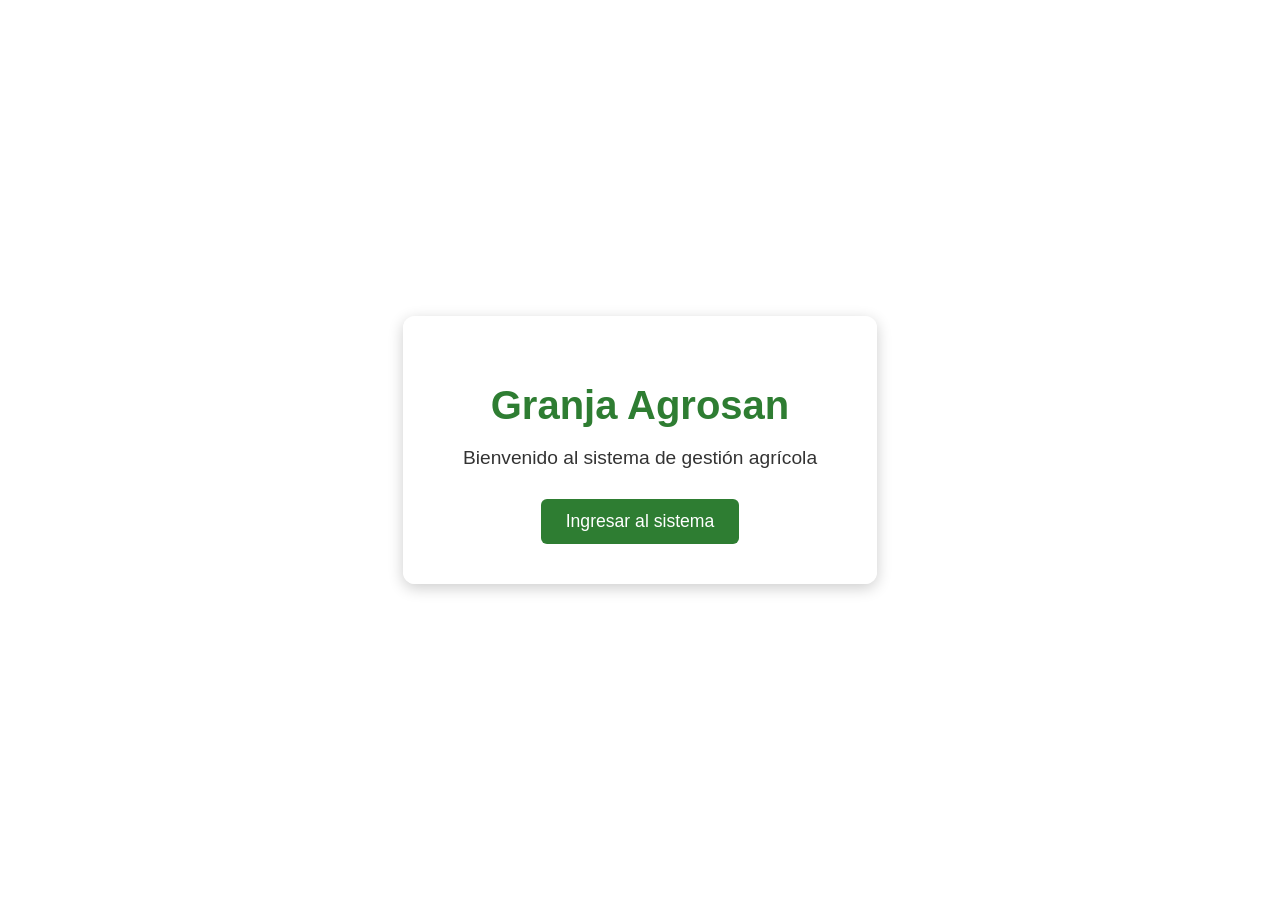
==== Frontend/inicio/index.html @ 63d91e86 "frontend" ====
<!DOCTYPE html>
<html lang="es">
<head>
  <meta charset="UTF-8" />
  <meta name="viewport" content="width=device-width, initial-scale=1.0" />
  <title>Agrosan - Inicio</title>
  <link rel="stylesheet" href="styles.css" />
</head>

<body>
  <div class="contenedor">
    <h1>Granja Agrosan</h1>
    <p>Bienvenido al sistema de gestión agrícola</p>

    <a href="../menu/menu.html" class="boton">Ingresar al sistema</a>
  </div>
</body>
</html>
---- Frontend/inicio/styles.css ----
body {
  margin: 0;
  padding: 0;
  font-family: Arial, sans-serif;
  background: url("https://images.unsplash.com/photo-1501004318641-b39e6451bec6?auto=format&fit=crop&w=1600&q=80")
              no-repeat center center/cover;
  height: 100vh;
  display: flex;
  justify-content: center;
  align-items: center;
  backdrop-filter: blur(2px);
}

.contenedor {
  background: rgba(255, 255, 255, 0.85);
  padding: 40px 60px;
  border-radius: 12px;
  text-align: center;
  box-shadow: 0 4px 15px rgba(0,0,0,0.2);
  animation: aparecer 1s ease;
}

h1 {
  font-size: 2.5rem;
  margin-bottom: 10px;
  color: #2e7d32;
  font-weight: bold;
}

p {
  font-size: 1.2rem;
  color: #333;
  margin-bottom: 30px;
}

.boton {
  display: inline-block;
  padding: 12px 25px;
  font-size: 1.1rem;
  background-color: #2e7d32;
  color: #fff;
  text-decoration: none;
  border-radius: 6px;
  transition: background 0.3s;
}

.boton:hover {
  background-color: #1b5e20;
}

@keyframes aparecer {
  from {
    opacity: 0;
    transform: scale(0.92);
  }
  to {
    opacity: 1;
    transform: scale(1);
  }
}
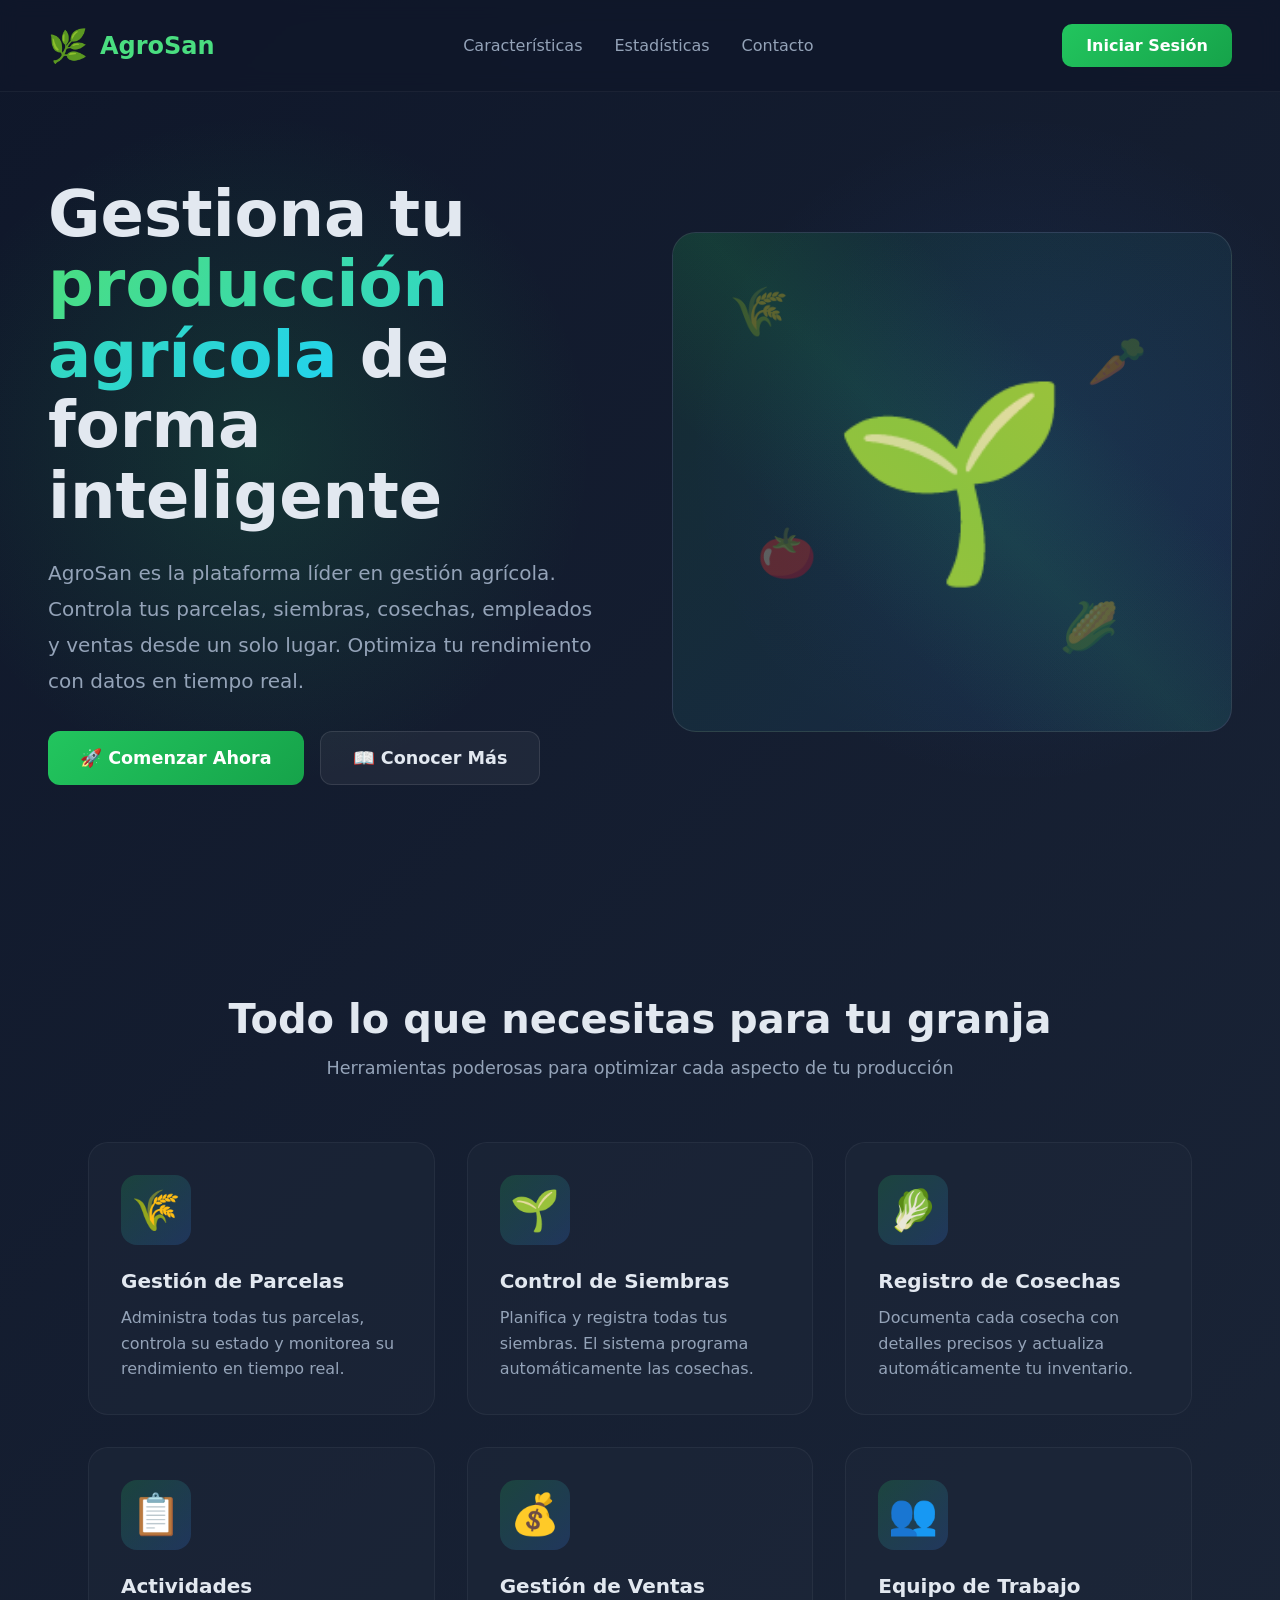
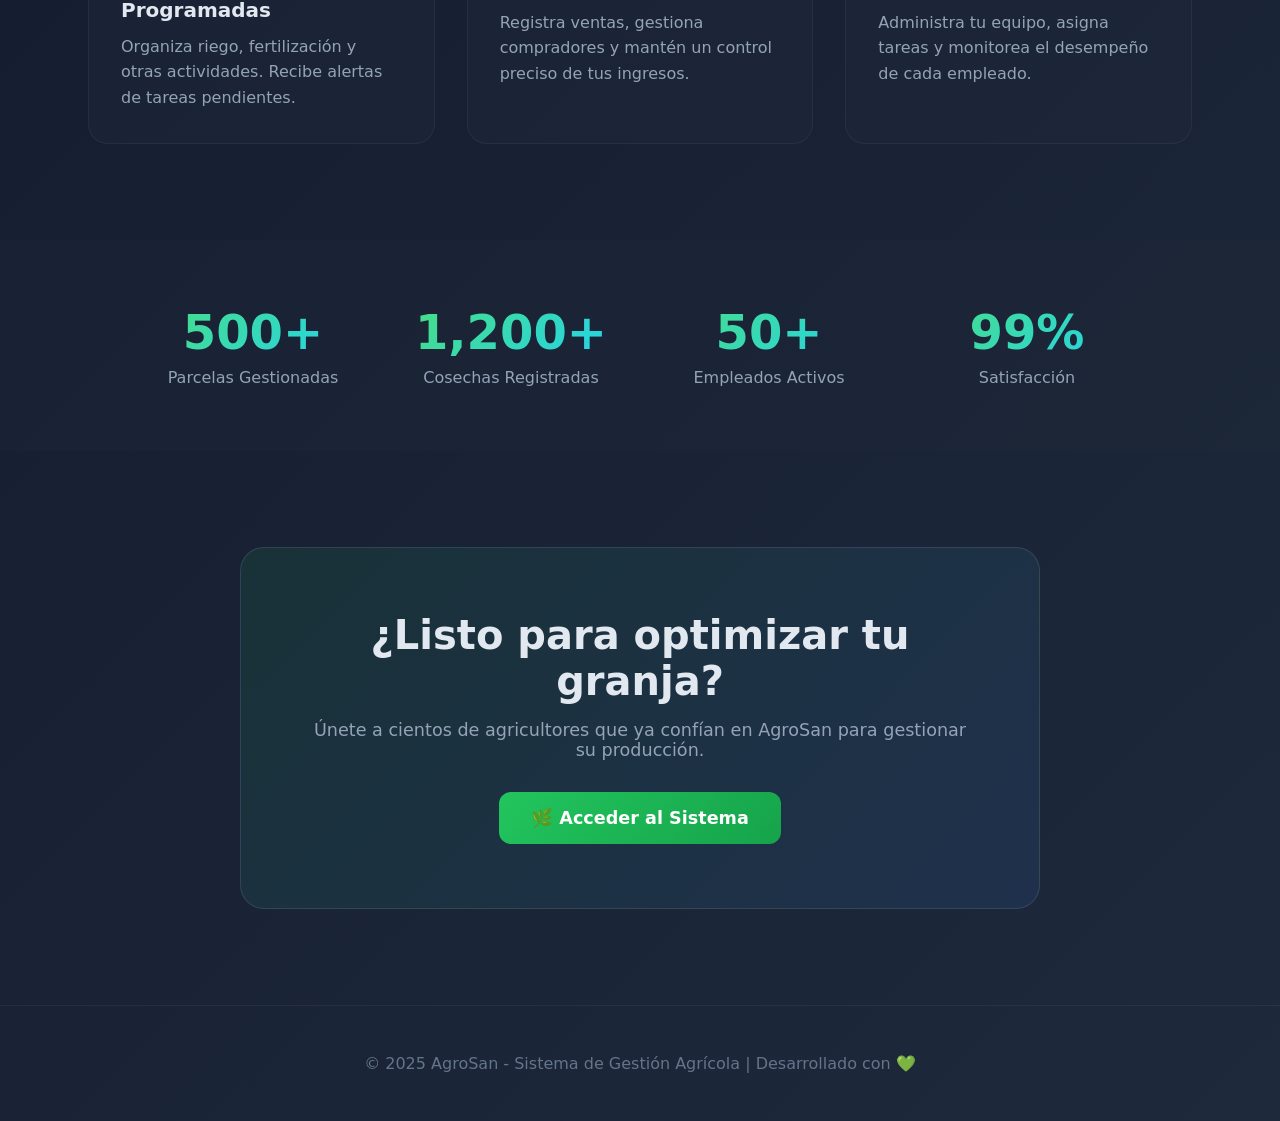
==== commit c6030d2c: "Implementación completa del sistema AgroSan: frontend moderno, backend mejorado y funcionalidades co" ====
--- a/Frontend/inicio/index.html
+++ b/Frontend/inicio/index.html
@@ -3,16 +3,512 @@
 <head>
   <meta charset="UTF-8" />
   <meta name="viewport" content="width=device-width, initial-scale=1.0" />
-  <title>Agrosan - Inicio</title>
-  <link rel="stylesheet" href="styles.css" />
+  <title>AgroSan - Sistema de Gestión Agrícola</title>
+  <style>
+    * {
+      margin: 0;
+      padding: 0;
+      box-sizing: border-box;
+    }
+    
+    body {
+      font-family: 'Segoe UI', system-ui, -apple-system, sans-serif;
+      background: linear-gradient(135deg, #0f172a 0%, #1e293b 100%);
+      min-height: 100vh;
+      color: #e2e8f0;
+      overflow-x: hidden;
+    }
+    
+    /* Header */
+    .header {
+      padding: 1.5rem 3rem;
+      display: flex;
+      justify-content: space-between;
+      align-items: center;
+      position: fixed;
+      top: 0;
+      left: 0;
+      right: 0;
+      z-index: 100;
+      background: rgba(15, 23, 42, 0.8);
+      backdrop-filter: blur(10px);
+      border-bottom: 1px solid rgba(255,255,255,0.05);
+    }
+    
+    .logo {
+      display: flex;
+      align-items: center;
+      gap: 0.75rem;
+      font-size: 1.5rem;
+      font-weight: 700;
+      color: #4ade80;
+    }
+    
+    .logo-icon {
+      font-size: 2rem;
+    }
+    
+    .nav-links {
+      display: flex;
+      gap: 2rem;
+    }
+    
+    .nav-links a {
+      color: #94a3b8;
+      text-decoration: none;
+      font-weight: 500;
+      transition: color 0.3s;
+    }
+    
+    .nav-links a:hover {
+      color: #4ade80;
+    }
+    
+    .btn-login {
+      padding: 0.75rem 1.5rem;
+      background: linear-gradient(135deg, #22c55e, #16a34a);
+      border: none;
+      border-radius: 10px;
+      color: white;
+      font-weight: 600;
+      text-decoration: none;
+      transition: all 0.3s;
+    }
+    
+    .btn-login:hover {
+      transform: translateY(-2px);
+      box-shadow: 0 10px 30px rgba(34, 197, 94, 0.3);
+    }
+    
+    /* Hero Section */
+    .hero {
+      min-height: 100vh;
+      display: flex;
+      align-items: center;
+      justify-content: center;
+      padding: 8rem 3rem 4rem;
+      position: relative;
+    }
+    
+    .hero::before {
+      content: '';
+      position: absolute;
+      top: 0;
+      left: 0;
+      right: 0;
+      bottom: 0;
+      background: 
+        radial-gradient(circle at 20% 50%, rgba(34, 197, 94, 0.15) 0%, transparent 30%),
+        radial-gradient(circle at 80% 50%, rgba(59, 130, 246, 0.1) 0%, transparent 30%);
+      pointer-events: none;
+    }
+    
+    .hero-content {
+      max-width: 1200px;
+      display: grid;
+      grid-template-columns: 1fr 1fr;
+      gap: 4rem;
+      align-items: center;
+      position: relative;
+      z-index: 1;
+    }
+    
+    .hero-text h1 {
+      font-size: 4rem;
+      font-weight: 800;
+      line-height: 1.1;
+      margin-bottom: 1.5rem;
+    }
+    
+    .hero-text h1 span {
+      background: linear-gradient(135deg, #4ade80, #22d3ee);
+      -webkit-background-clip: text;
+      -webkit-text-fill-color: transparent;
+      background-clip: text;
+    }
+    
+    .hero-text p {
+      font-size: 1.25rem;
+      color: #94a3b8;
+      line-height: 1.8;
+      margin-bottom: 2rem;
+    }
+    
+    .hero-buttons {
+      display: flex;
+      gap: 1rem;
+    }
+    
+    .btn-primary {
+      padding: 1rem 2rem;
+      background: linear-gradient(135deg, #22c55e, #16a34a);
+      border: none;
+      border-radius: 12px;
+      color: white;
+      font-size: 1.1rem;
+      font-weight: 600;
+      text-decoration: none;
+      display: inline-flex;
+      align-items: center;
+      gap: 0.5rem;
+      transition: all 0.3s;
+    }
+    
+    .btn-primary:hover {
+      transform: translateY(-3px);
+      box-shadow: 0 15px 40px rgba(34, 197, 94, 0.4);
+    }
+    
+    .btn-secondary {
+      padding: 1rem 2rem;
+      background: rgba(255,255,255,0.05);
+      border: 1px solid rgba(255,255,255,0.1);
+      border-radius: 12px;
+      color: #e2e8f0;
+      font-size: 1.1rem;
+      font-weight: 600;
+      text-decoration: none;
+      display: inline-flex;
+      align-items: center;
+      gap: 0.5rem;
+      transition: all 0.3s;
+    }
+    
+    .btn-secondary:hover {
+      background: rgba(255,255,255,0.1);
+      border-color: rgba(255,255,255,0.2);
+    }
+    
+    /* Hero Image/Illustration */
+    .hero-visual {
+      position: relative;
+    }
+    
+    .hero-image {
+      width: 100%;
+      height: 500px;
+      background: linear-gradient(135deg, rgba(34, 197, 94, 0.1), rgba(59, 130, 246, 0.1));
+      border-radius: 24px;
+      border: 1px solid rgba(255,255,255,0.1);
+      display: flex;
+      align-items: center;
+      justify-content: center;
+      position: relative;
+      overflow: hidden;
+    }
+    
+    .hero-image::before {
+      content: '';
+      position: absolute;
+      inset: 0;
+      background: 
+        linear-gradient(45deg, transparent 30%, rgba(34, 197, 94, 0.1) 50%, transparent 70%);
+      animation: shimmer 3s infinite;
+    }
+    
+    @keyframes shimmer {
+      0% { transform: translateX(-100%); }
+      100% { transform: translateX(100%); }
+    }
+    
+    .hero-emoji {
+      font-size: 12rem;
+      animation: float 4s ease-in-out infinite;
+    }
+    
+    @keyframes float {
+      0%, 100% { transform: translateY(0); }
+      50% { transform: translateY(-20px); }
+    }
+    
+    .floating-icons {
+      position: absolute;
+      inset: 0;
+    }
+    
+    .floating-icon {
+      position: absolute;
+      font-size: 3rem;
+      opacity: 0.3;
+      animation: floatIcon 8s ease-in-out infinite;
+    }
+    
+    .floating-icon:nth-child(1) { top: 10%; left: 10%; animation-delay: 0s; }
+    .floating-icon:nth-child(2) { top: 20%; right: 15%; animation-delay: 1s; }
+    .floating-icon:nth-child(3) { bottom: 30%; left: 15%; animation-delay: 2s; }
+    .floating-icon:nth-child(4) { bottom: 15%; right: 20%; animation-delay: 3s; }
+    
+    @keyframes floatIcon {
+      0%, 100% { transform: translateY(0) rotate(0deg); }
+      50% { transform: translateY(-15px) rotate(10deg); }
+    }
+    
+    /* Features Section */
+    .features {
+      padding: 6rem 3rem;
+      max-width: 1200px;
+      margin: 0 auto;
+    }
+    
+    .section-title {
+      text-align: center;
+      margin-bottom: 4rem;
+    }
+    
+    .section-title h2 {
+      font-size: 2.5rem;
+      margin-bottom: 1rem;
+    }
+    
+    .section-title p {
+      color: #94a3b8;
+      font-size: 1.1rem;
+    }
+    
+    .features-grid {
+      display: grid;
+      grid-template-columns: repeat(3, 1fr);
+      gap: 2rem;
+    }
+    
+    .feature-card {
+      background: rgba(30, 41, 59, 0.5);
+      border: 1px solid rgba(255,255,255,0.05);
+      border-radius: 20px;
+      padding: 2rem;
+      transition: all 0.3s;
+    }
+    
+    .feature-card:hover {
+      transform: translateY(-5px);
+      border-color: rgba(74, 222, 128, 0.3);
+      box-shadow: 0 20px 40px rgba(0,0,0,0.2);
+    }
+    
+    .feature-icon {
+      width: 70px;
+      height: 70px;
+      background: linear-gradient(135deg, rgba(34, 197, 94, 0.2), rgba(59, 130, 246, 0.2));
+      border-radius: 16px;
+      display: flex;
+      align-items: center;
+      justify-content: center;
+      font-size: 2.5rem;
+      margin-bottom: 1.5rem;
+    }
+    
+    .feature-card h3 {
+      font-size: 1.25rem;
+      margin-bottom: 0.75rem;
+    }
+    
+    .feature-card p {
+      color: #94a3b8;
+      line-height: 1.6;
+    }
+    
+    /* Stats Section */
+    .stats {
+      padding: 4rem 3rem;
+      background: rgba(30, 41, 59, 0.3);
+    }
+    
+    .stats-grid {
+      max-width: 1000px;
+      margin: 0 auto;
+      display: grid;
+      grid-template-columns: repeat(4, 1fr);
+      gap: 2rem;
+    }
+    
+    .stat-item {
+      text-align: center;
+    }
+    
+    .stat-value {
+      font-size: 3rem;
+      font-weight: 800;
+      background: linear-gradient(135deg, #4ade80, #22d3ee);
+      -webkit-background-clip: text;
+      -webkit-text-fill-color: transparent;
+      background-clip: text;
+    }
+    
+    .stat-label {
+      color: #94a3b8;
+      margin-top: 0.5rem;
+    }
+    
+    /* CTA Section */
+    .cta {
+      padding: 6rem 3rem;
+      text-align: center;
+    }
+    
+    .cta-box {
+      max-width: 800px;
+      margin: 0 auto;
+      background: linear-gradient(135deg, rgba(34, 197, 94, 0.1), rgba(59, 130, 246, 0.1));
+      border: 1px solid rgba(255,255,255,0.1);
+      border-radius: 24px;
+      padding: 4rem;
+    }
+    
+    .cta h2 {
+      font-size: 2.5rem;
+      margin-bottom: 1rem;
+    }
+    
+    .cta p {
+      color: #94a3b8;
+      font-size: 1.1rem;
+      margin-bottom: 2rem;
+    }
+    
+    /* Footer */
+    .footer {
+      padding: 3rem;
+      text-align: center;
+      border-top: 1px solid rgba(255,255,255,0.05);
+    }
+    
+    .footer p {
+      color: #64748b;
+    }
+    
+    /* Responsive */
+    @media (max-width: 900px) {
+      .hero-content { grid-template-columns: 1fr; text-align: center; }
+      .hero-text h1 { font-size: 2.5rem; }
+      .hero-visual { display: none; }
+      .hero-buttons { justify-content: center; }
+      .features-grid { grid-template-columns: 1fr; }
+      .stats-grid { grid-template-columns: repeat(2, 1fr); }
+      .nav-links { display: none; }
+    }
+  </style>
 </head>
 
 <body>
-  <div class="contenedor">
-    <h1>Granja Agrosan</h1>
-    <p>Bienvenido al sistema de gestión agrícola</p>
+  <!-- Header -->
+  <header class="header">
+    <div class="logo">
+      <span class="logo-icon">🌿</span>
+      AgroSan
+    </div>
+    <nav class="nav-links">
+      <a href="#features">Características</a>
+      <a href="#stats">Estadísticas</a>
+      <a href="#contact">Contacto</a>
+    </nav>
+    <a href="../index.html" class="btn-login">Iniciar Sesión</a>
+  </header>
 
-    <a href="../menu/menu.html" class="boton">Ingresar al sistema</a>
-  </div>
+  <!-- Hero Section -->
+  <section class="hero">
+    <div class="hero-content">
+      <div class="hero-text">
+        <h1>Gestiona tu <span>producción agrícola</span> de forma inteligente</h1>
+        <p>AgroSan es la plataforma líder en gestión agrícola. Controla tus parcelas, siembras, cosechas, empleados y ventas desde un solo lugar. Optimiza tu rendimiento con datos en tiempo real.</p>
+        <div class="hero-buttons">
+          <a href="../index.html" class="btn-primary">
+            🚀 Comenzar Ahora
+          </a>
+          <a href="#features" class="btn-secondary">
+            📖 Conocer Más
+          </a>
+        </div>
+      </div>
+      <div class="hero-visual">
+        <div class="hero-image">
+          <div class="floating-icons">
+            <span class="floating-icon">🌾</span>
+            <span class="floating-icon">🥕</span>
+            <span class="floating-icon">🍅</span>
+            <span class="floating-icon">🌽</span>
+          </div>
+          <div class="hero-emoji">🌱</div>
+        </div>
+      </div>
+    </div>
+  </section>
+
+  <!-- Features Section -->
+  <section class="features" id="features">
+    <div class="section-title">
+      <h2>Todo lo que necesitas para tu granja</h2>
+      <p>Herramientas poderosas para optimizar cada aspecto de tu producción</p>
+    </div>
+    <div class="features-grid">
+      <div class="feature-card">
+        <div class="feature-icon">🌾</div>
+        <h3>Gestión de Parcelas</h3>
+        <p>Administra todas tus parcelas, controla su estado y monitorea su rendimiento en tiempo real.</p>
+      </div>
+      <div class="feature-card">
+        <div class="feature-icon">🌱</div>
+        <h3>Control de Siembras</h3>
+        <p>Planifica y registra todas tus siembras. El sistema programa automáticamente las cosechas.</p>
+      </div>
+      <div class="feature-card">
+        <div class="feature-icon">🥬</div>
+        <h3>Registro de Cosechas</h3>
+        <p>Documenta cada cosecha con detalles precisos y actualiza automáticamente tu inventario.</p>
+      </div>
+      <div class="feature-card">
+        <div class="feature-icon">📋</div>
+        <h3>Actividades Programadas</h3>
+        <p>Organiza riego, fertilización y otras actividades. Recibe alertas de tareas pendientes.</p>
+      </div>
+      <div class="feature-card">
+        <div class="feature-icon">💰</div>
+        <h3>Gestión de Ventas</h3>
+        <p>Registra ventas, gestiona compradores y mantén un control preciso de tus ingresos.</p>
+      </div>
+      <div class="feature-card">
+        <div class="feature-icon">👥</div>
+        <h3>Equipo de Trabajo</h3>
+        <p>Administra tu equipo, asigna tareas y monitorea el desempeño de cada empleado.</p>
+      </div>
+    </div>
+  </section>
+
+  <!-- Stats Section -->
+  <section class="stats" id="stats">
+    <div class="stats-grid">
+      <div class="stat-item">
+        <div class="stat-value">500+</div>
+        <div class="stat-label">Parcelas Gestionadas</div>
+      </div>
+      <div class="stat-item">
+        <div class="stat-value">1,200+</div>
+        <div class="stat-label">Cosechas Registradas</div>
+      </div>
+      <div class="stat-item">
+        <div class="stat-value">50+</div>
+        <div class="stat-label">Empleados Activos</div>
+      </div>
+      <div class="stat-item">
+        <div class="stat-value">99%</div>
+        <div class="stat-label">Satisfacción</div>
+      </div>
+    </div>
+  </section>
+
+  <!-- CTA Section -->
+  <section class="cta" id="contact">
+    <div class="cta-box">
+      <h2>¿Listo para optimizar tu granja?</h2>
+      <p>Únete a cientos de agricultores que ya confían en AgroSan para gestionar su producción.</p>
+      <a href="../index.html" class="btn-primary">
+        🌿 Acceder al Sistema
+      </a>
+    </div>
+  </section>
+
+  <!-- Footer -->
+  <footer class="footer">
+    <p>© 2025 AgroSan - Sistema de Gestión Agrícola | Desarrollado con 💚</p>
+  </footer>
 </body>
 </html>
